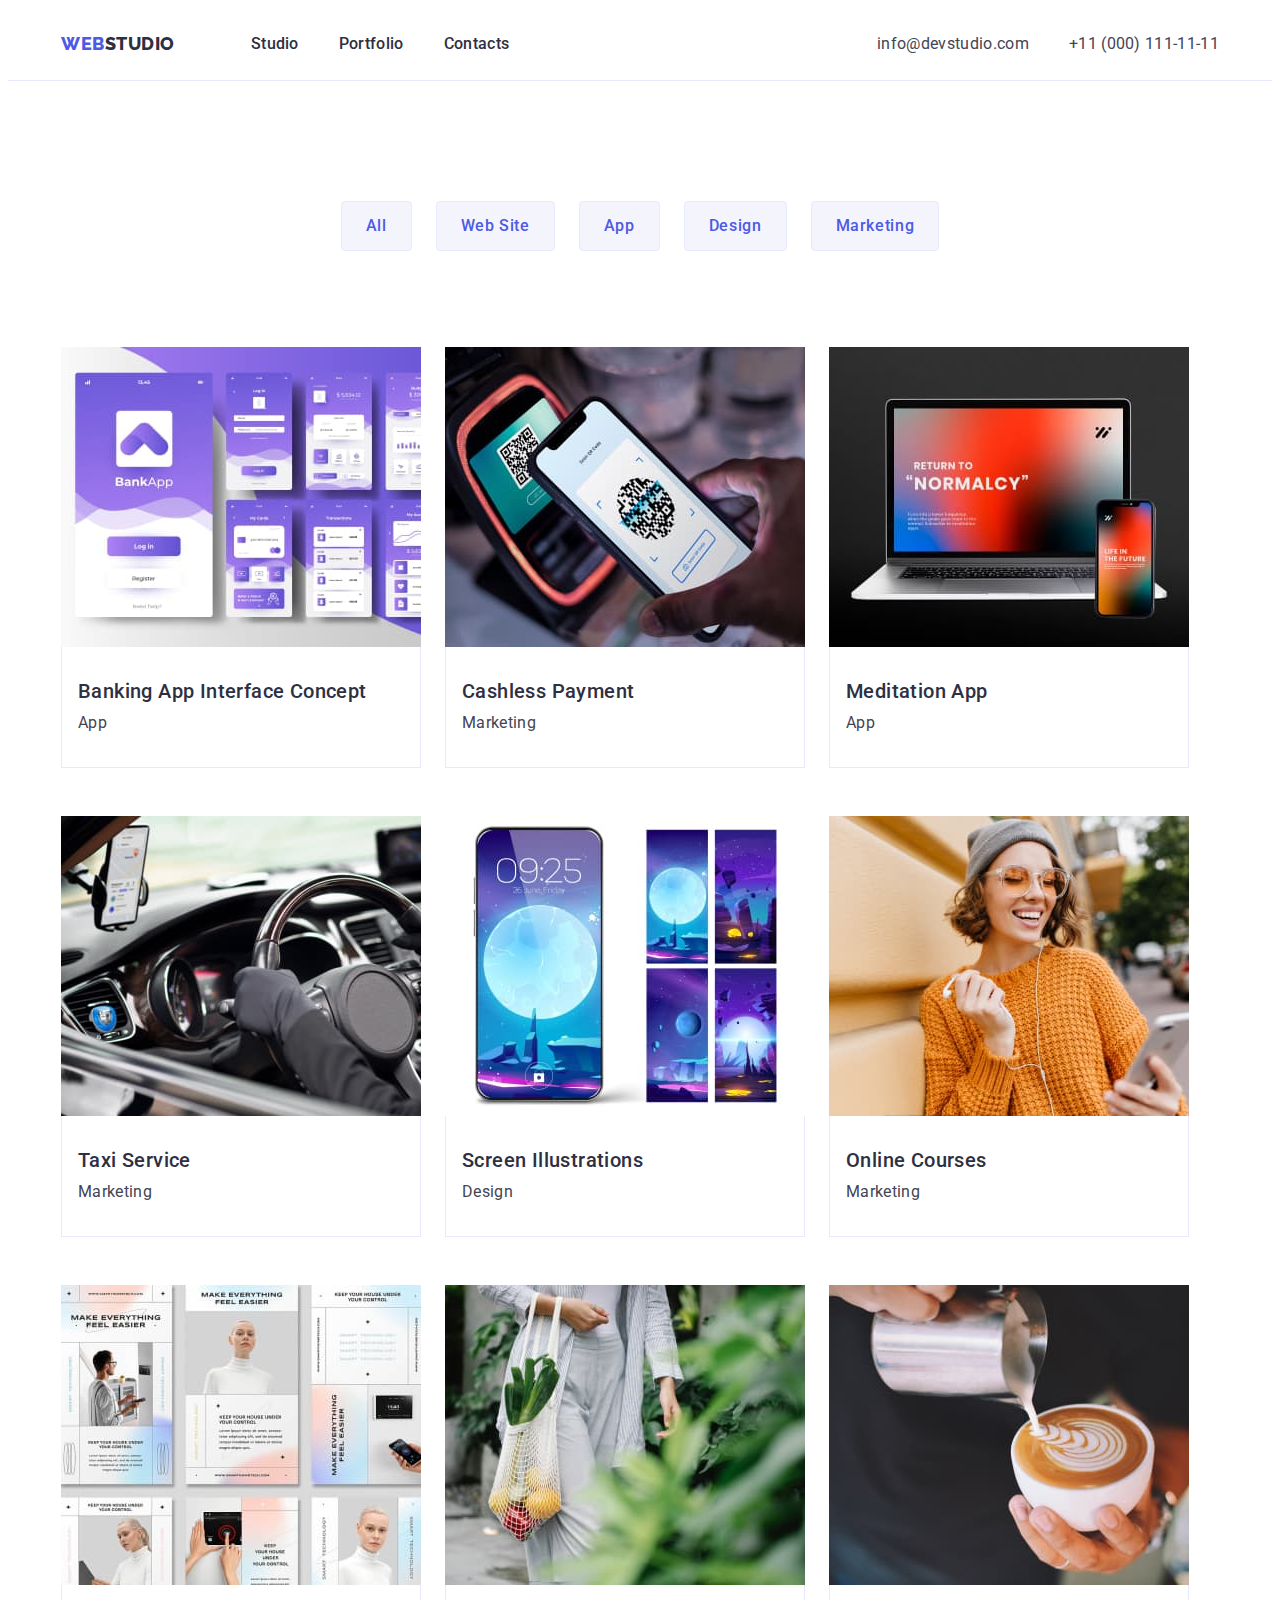
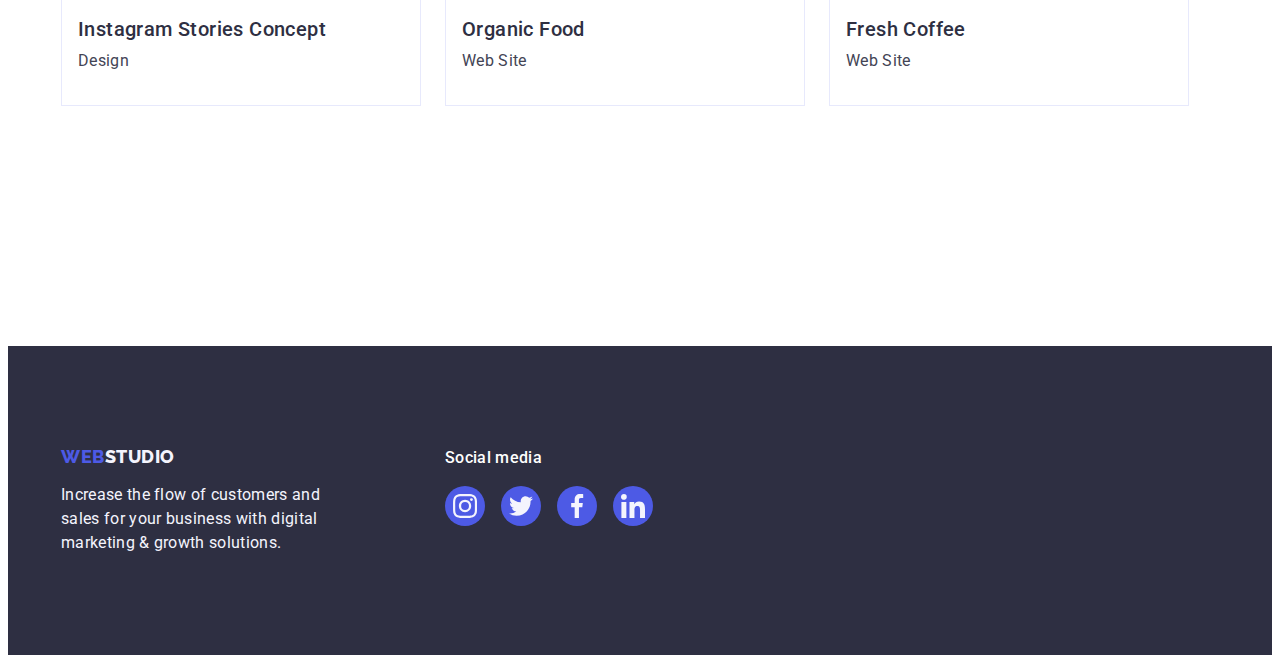
==== portfolio.html @ 3743ab6c "hw4" ====
<!DOCTYPE html>
<html lang="en">
  <head>
    <meta charset="UTF-8" />
    <meta http-equiv="X-UA-Compatible" content="IE=edge" />
    <meta name="viewport" content="width=device-width, initial-scale=1.0" />
    <title>Portfolio</title>
    <link rel="preconnect" href="https://fonts.googleapis.com" />
    <link rel="preconnect" href="https://fonts.gstatic.com" crossorigin />
    <link
      href="https://fonts.googleapis.com/css2?family=Raleway:wght@800&family=Roboto:wght@400;500;700&display=swap"
      rel="stylesheet"
    />
    <link
      rel="stylesheet"
      href="https://cdnjs.cloudflare.com/ajax/libs/modern-normalize/2.0.0/modern-normalize.min.css"
      integrity="sha512-4xo8blKMVCiXpTaLzQSLSw3KFOVPWhm/TRtuPVc4WG6kUgjH6J03IBuG7JZPkcWMxJ5huwaBpOpnwYElP/m6wg=="
      crossorigin="anonymous"
      referrerpolicy="no-referrer"
    />
    <link rel="stylesheet" href="./css/styles.css" />
  </head>
  <body>
    <header class="header">
      <div class="container header-container">
        <nav class="header-logo">
          <a href="./index.html" class="header-logo-link link"
            >Web<span class="header-logo-span link">Studio</span></a
          >
          <ul class="header-list list">
            <li class="header-item">
              <a class="header-link link" href="./index.html">Studio</a>
            </li>
            <li class="header-item">
              <a class="header-link link" href="./portfolio.html">Portfolio</a>
            </li>
            <li class="header-item">
              <a class="header-link link" href="">Contacts</a>
            </li>
          </ul>
        </nav>
        <address class="header-address">
          <ul class="header-address-list list">
            <li class="item-address-link">
              <a class="link-address link" href="mailto:info@devstudio.com"
                >info@devstudio.com</a
              >
            </li>
            <li class="item-address-link">
              <a class="link-address link" href="tel:+110001111111"
                >+11 (000) 111-11-11</a
              >
            </li>
          </ul>
        </address>
      </div>
    </header>
    <!--PORTFOLIO BTN-->
    <main>
      <section class="portfolio-btn">
        <div class="container">
          <h1 class="visually-hidden">Filter</h1>
          <ul class="filter-btn list">
            <li class="filter-item">
              <button type="button" class="btn-filter">All</button>
            </li>
            <li class="filter-item">
              <button type="button" class="btn-filter">Web Site</button>
            </li>
            <li class="filter-item">
              <button type="button" class="btn-filter">App</button>
            </li>
            <li class="filter-item">
              <button type="button" class="btn-filter">Design</button>
            </li>
            <li class="filter-item">
              <button type="button" class="btn-filter">Marketing</button>
            </li>
          </ul>
          <!--PORTFOLIO PICTURE-->
          <ul class="services-list list">
            <li class="services-item">
              <a href="" class="link">
                <img
                  src="./images/banking.jpg"
                  alt="banking"
                  width="360"
                  height="300"
                />
                <div class="portfolio-picture-container">
                  <h2 class="headline-services">
                    Banking App Interface Concept
                  </h2>
                  <p class="paragraph-services">App</p>
                </div>
              </a>
            </li>
            <li class="services-item">
              <a href="" class="link">
                <img
                  src="./images/payment.jpg"
                  alt="payment"
                  width="360"
                  height="300"
                />
                <div class="portfolio-picture-container">
                  <h2 class="headline-services">Cashless Payment</h2>
                  <p class="paragraph-services">Marketing</p>
                </div></a
              >
            </li>
            <li class="services-item">
              <a href="" class="link">
                <img
                  src="./images/meditation.jpg"
                  alt="meditation"
                  width="360"
                  height="300"
                />
                <div class="portfolio-picture-container">
                  <h2 class="headline-services">Meditation App</h2>
                  <p class="paragraph-services">App</p>
                </div></a
              >
            </li>
            <li class="services-item">
              <a href="" class="link">
                <img
                  src="./images/taxi.jpg"
                  alt="taxi"
                  width="360"
                  height="300"
                />
                <div class="portfolio-picture-container">
                  <h2 class="headline-services">Taxi Service</h2>
                  <p class="paragraph-services">Marketing</p>
                </div></a
              >
            </li>
            <li class="services-item">
              <a href="" class="link">
                <img
                  src="./images/illustrations.jpg"
                  alt="illustrations"
                  width="360"
                  height="300"
                />
                <div class="portfolio-picture-container">
                  <h2 class="headline-services">Screen Illustrations</h2>
                  <p class="paragraph-services">Design</p>
                </div></a
              >
            </li>
            <li class="services-item">
              <a href="" class="link">
                <img
                  src="./images/courses.jpg"
                  alt="courses"
                  width="360"
                  height="300"
                />
                <div class="portfolio-picture-container">
                  <h2 class="headline-services">Online Courses</h2>
                  <p class="paragraph-services">Marketing</p>
                </div></a
              >
            </li>
            <li class="services-item">
              <a href="" class="link">
                <img
                  src="./images/instagram.jpg"
                  alt="instagram"
                  width="360"
                  height="300"
                />
                <div class="portfolio-picture-container">
                  <h2 class="headline-services">Instagram Stories Concept</h2>
                  <p class="paragraph-services">Design</p>
                </div></a
              >
            </li>
            <li class="services-item">
              <a href="" class="link">
                <img
                  src="./images/food.jpg"
                  alt="food"
                  width="360"
                  height="300"
                />
                <div class="portfolio-picture-container">
                  <h2 class="headline-services">Organic Food</h2>
                  <p class="paragraph-services">Web Site</p>
                </div></a
              >
            </li>
            <li class="services-item">
              <a href="" class="link">
                <img
                  src="./images/coffe.jpg"
                  alt="coffe"
                  width="360"
                  height="300"
                />
                <div class="portfolio-picture-container">
                  <h2 class="headline-services">Fresh Coffee</h2>
                  <p class="paragraph-services">Web Site</p>
                </div></a
              >
            </li>
          </ul>
        </div>
      </section>
    </main>

    <!--FOOTER-->
    <footer class="footer">
      <div class="container footer-container">
        <div class="footer-div-studio">
          <a href="./index.html" class="footer-logo-link link"
            >Web<span class="footer-logo-span link">Studio</span></a
          >
          <p class="footer-paragraph">
            Increase the flow of customers and sales for your business with
            digital marketing & growth solutions.
          </p>
        </div>
        <div>
          <p class="soc-media">Social media</p>
          <ul class="media-soc-list list">
            <li class="media-soc-item">
              <a
                href=""
                class="media-soc-link link"
                target="_blank"
                rel="noopener norefferer"
              >
                <svg class="svg-team-icons" width="24" height="24">
                  <use href="./images/icons.svg#icon-instagram-2"></use>
                </svg>
              </a>
            </li>
            <li class="media-soc-item">
              <a
                href=""
                class="media-soc-link link"
                target="_blank"
                rel="noopener norefferer"
              >
                <svg class="svg-team-icons" width="24" height="24">
                  <use href="./images/icons.svg#icon-twitter-1"></use>
                </svg>
              </a>
            </li>
            <li class="media-soc-item">
              <a
                href=""
                class="media-soc-link link"
                target="_blank"
                rel="noopener norefferer"
              >
                <svg class="svg-team-icons" width="24" height="24">
                  <use href="./images/icons.svg#icon-facebook-1"></use>
                </svg>
              </a>
            </li>
            <li class="media-soc-item">
              <a
                href=""
                class="media-soc-link link"
                target="_blank"
                rel="noopener norefferer"
              >
                <svg class="svg-team-icons" width="24" height="24">
                  <use href="./images/icons.svg#icon-linkedin-1"></use>
                </svg>
              </a>
            </li>
          </ul>
        </div>
      </div>
    </footer>
  </body>
</html>
---- css/styles.css ----
:root {
        --title-color:#2E2F42;
        --text-color: #434455;
        --background-btn-color: #404BBF;
        --hf-logo-color: #4D5AE5;
        --footer-text-color : #F4F4FD;
}

body {
font-family: "Roboto",sans-serif;
background-color: #FFFFFF;
color: var(--text-color);
}

h1,
h2,
h3, 
h4, 
h5, 
h6, 
p {
        margin: 0;
}
ul {
        margin: 0;
        padding: 0;
}

.container {
        width: 1158px;
        padding-left: 15px;
        padding-right: 15px;
        margin: 0 auto;
}
img {
        display: block;
}

/**------------HEADER-----------*/
.header {
        border-bottom: 1px solid #E7E9FC;
}

.header-container {
        display: flex;
        align-items: center;
}
.header-logo {
        display: flex;
        align-items: center;
}
.header-list {
        display: flex;
        align-items: center;
        gap: 40px;
}
.header-address-list {
        display: flex;
        align-items: center;
        gap: 40px;
}
.header-item {
        padding: 24px 0;
}

.header-logo-link {
        font-family: 'Raleway', sans-serif;
        font-weight: 800;
        font-size: 18px;
        line-height: 1.17;
        letter-spacing: 0.03em;
        text-transform: uppercase;
        color: var(--hf-logo-color);
}
.header-logo-link {
        margin-right: 76px;
}
.header-logo-span{
        color: var(--title-color);
}
.header-link {
        padding: 24px 0;
}
.header-link {
        font-weight: 500;
        font-size: 16px;
        line-height: 1.5;
        letter-spacing: 0.02em;
        color: var(--title-color);
}

.header-link:hover,
.header-link:focus {
        color: #404bbf;
}

.header-address {
        font-style: normal;
        margin-left: auto;
}
.link-address {
        font-style: normal;
        font-weight: 400;
        font-size: 16px;
        line-height: 1.5;
        letter-spacing: 0.02em;
        color: var(--text-color);
}
.link-address:hover,
.link-address:focus {
        color: #404bbf;
}
.item-address-link {
        margin-top: 24px;
        margin-bottom: 24px;
}

/** ---------STUDIO BTN--------- */
.hero-container {
        display: flex;
        align-items: center;
        justify-content: center;
        flex-direction: column;
}
.hero {
        background-color: var(--title-color);
        padding-top: 188px;
        padding-bottom: 188px;
        background-image:
        linear-gradient(rgba(46, 47, 66, 0.7),
        rgba(46, 47, 66, 0.7)),
        url(../images/people-office\ 1.jpg);
        background-repeat: no-repeat;
        background-position: center;
}
.hero-title {
        font-size: 56px;
        line-height: 1.07;
        text-align: center;
        letter-spacing: 0.02em;
        color: #ffffff;
        margin-bottom: 48px;
        max-width: 496px;
}
.btn-order-service {
        background-color: #4D5AE5;
        font-family: inherit;
        font-weight: 500;
        color: #FFFFFF;
        cursor: pointer;
        display: block;
        min-width: 169px;
        height: 56px;
        box-shadow: 0px 4px 4px rgba(0, 0, 0, 0.15);
        border-radius: 4px;
        border: none;
}

.btn-order-service:hover,
.btn-order-service:focus {
        background-color: #404BBF;

}

/** --------PORTFOLIO BTN--------- */
.portfolio-btn {
        padding-top: 96px;
        padding-bottom: 120px;
}

.btn-filter {
        border: none;
        border: 1px solid #E7E9FC;
        border-radius: 4px;
        padding: 12px 24px;
}
.filter-btn {
        display: flex;
        flex-direction: row;
        justify-content: center;
        gap: 24px;
        margin-bottom: 72px;
}
.filter-item {
        padding: 24px 0;
}
.btn-filter {
        font-family: inherit;
        font-weight: 500;
        font-size: 16px;
        line-height: 1.5;
        letter-spacing: 0.04em;
        color: var(--hf-logo-color);
        background-color: var(--footer-text-color);
        cursor: pointer;
}
.btn-filter:hover,
.btn-filter:focus {
        color: #FFFFFF;
        background-color: #404BBF;
        box-shadow: 0px 3px 1px rgba(0, 0, 0, 0.1), 0px 2px 1px rgba(0, 0, 0, 0.08), 0px 2px 2px rgba(0, 0, 0, 0.12);
        border: 1px solid transparent;
}

/** --------DEFAULT-------- */
.visually-hidden {
        position: absolute;
        width: 1px;
        height: 1px;
        margin: -1px;
        border: 0;
        padding: 0;
        white-space: nowrap;
        clip-path: inset(100%);
        clip: rect(0 0 0 0);
        overflow: hidden;
}

.list {
        list-style: none;
}
.link {
        text-decoration: none;
}

/** ---------PORTFOLIO MAIN------- */
.services-list {
        padding-bottom: 120px;
        display: flex;
        flex-wrap: wrap;
        column-gap: 24px;
        row-gap: 48px;
}
.services-item:hover {
        box-shadow: 0px 1px 6px rgba(46, 47, 66, 0.08), 0px 1px 1px rgba(46, 47, 66, 0.16), 0px 2px 1px rgba(46, 47, 66, 0.08);
}
.services-item {
        width: calc((100% - 48) / 3);
}
.portfolio-picture-container {
        padding: 32px 16px;
        border: 1px solid #E7E9FC;
        border-top: none;
}
.headline-services {
        margin-bottom: 8px;
}
.headline-services {
        font-weight: 500;
        font-size: 20px;
        line-height: 1.2;
        letter-spacing: 0.02em;
        color: var(--title-color);
}
.paragraph-services {
        font-size: 16px;
        line-height: 1.5;
        letter-spacing: 0.02em;
        color: var(--text-color);
}

/** -------STUDIO MAIN------- */
.main {
        padding-top: 120px;
        padding-bottom: 120px;
}
.main-studio {
        display: flex;
}
.svg-soft-list {
        display: flex;
        gap: 24px;
}
.container-pictures-icon {
        display: flex;
        align-items: center;
        justify-content: center;
        width: 264px;
        height: 112px;
        background: #F4F4FD;
        border-radius: 4px;
        margin-bottom: 8px;
}
.main-studio-list {
        display: flex;
        gap: 24px;
}
.main-studio-item {
        width: calc((100% - 72px) / 4);
}
.main-studio-headline {
        color: var(--title-color);
        margin-bottom: 8px;
}

.main-studio-paragraph {
        color: var(--text-color);
        line-height: 1.5;
}

/** ------STUDIO PICTURE------ */
.studio-picture {
        padding-bottom: 120px;
}
.studio-picture-item {
        width: calc((100% - 72) / 4);
}
.studio-picture-title {
        margin-bottom: 72px;
}
.studio-picture-title {
        font-size: 36px;
        line-height: 1.11;
        text-align: center;
        letter-spacing: 0.02em;
        color: var(--title-color);
}
.studio-picture-list {
        display: flex;
        gap: 24px;
}

/** ------STUDIO TEAM------ */

.studio-team {
        background-color: #F4F4FD;
}
.studio-team {
        padding-top: 120px;
        padding-bottom: 120px;
}
.studio-team-title {
        margin-bottom: 72px;
}
.container-studio-team {
        padding: 32px 16px;
}
.studio-team-title {
        font-size: 36px;
        line-height: 1.11;
        text-align: center;
        letter-spacing: 0.02em;
        text-transform: capitalize;
        color: var(--title-color);
}
.studio-team-list {
        display: flex;
        gap: 24px;
}
.studio-team-item {
        box-shadow: 0px 1px 6px rgba(46, 47, 66, 0.08), 0px 1px 1px rgba(46, 47, 66, 0.16), 0px 2px 1px rgba(46, 47, 66, 0.08);
        border-radius: 0px 0px 4px 4px;
}

.studio-team-headline {
        text-align: center;
        margin-bottom: 8px;
}
.studio-team-headline {
        font-weight: 500;
        font-size: 20px;
        line-height: 1.2;
        letter-spacing: 0.02em;
        color: var(--title-color);
}
.studio-team-paragraph {
        text-align: center;
}
.studio-team-paragraph {
        font-size: 16px;
        line-height: 1.5;
        letter-spacing: 0.02em;
        color: var(--text-color);
        margin-bottom: 8px;
}
.team-soc-list {
        display: flex;
        justify-content: center;
        gap: 24px;
}
.team-soc-item {
        width: 40px;
        height: 40px;
}
.team-soc-link {
        width: 100%;
        height: 100%;
        background-color: var(--hf-logo-color);
        border-radius: 50%;
        display: flex;
        align-items: center;
        justify-content: center;

}
.team-soc-link:hover {
        background: #404BBF;
}

/** ----------CUSTOMERS------------ */
.customers {
        padding-top: 120px;
        padding-bottom: 120px;
}

.customers-title {
        font-family: 'Roboto', sans-serif;
        font-style: normal;
        font-weight: 700;
        font-size: 36px;
        line-height: 1.11;
        text-align: center;
        letter-spacing: 0.02em;
        text-transform: capitalize;
        color: #2E2F42;
        margin-bottom: 72px;
}
.customers-svg-list {
        display: flex;
        align-items: center;
        gap: 24px;
}

.customers-svg-item {
        width: calc((100% - 150px) / 6);
        height: 88px;
}
.customers-svg-link {
        width: 100%;
        height: 100%;
        border: 1px solid #8E8F99;
        border-radius: 4px;
        display: flex;
        align-items: center;
        justify-content: center;
        color: #8E8F99;
}
.customers-svg-link:hover {
        border-color: #404BBF;
        color: #404BBF;
}
.customers-icon {
        width: 104px;
        height: 56px;
        fill: currentColor;
}


/** ----------FOOTER------------ */

.footer {
        background-color: var(--title-color);
        padding-top: 100px;
        padding-bottom: 100px;
}
.footer-logo-link {
        font-family: 'Raleway', sans-serif;
        font-weight: 800;
        font-size: 18px;
        line-height: 1.17;
        letter-spacing: 0.03em;
        text-transform: uppercase;
        color: var(--hf-logo-color);
}
.footer-logo-span {
        color: #f4f4fd;
}
.footer-paragraph {
        line-height: 1.5;
        letter-spacing: 0.02em;
        color: var(--footer-text-color);
        max-width: 264px;
}
.footer-logo-link {
        display: inline-block;
        margin-bottom: 16px;
}

.soc-media {
        font-weight: 500;
        font-size: 16px;
        line-height: 1.5;
        letter-spacing: 0.02em;
        color: #FFFFFF;
        margin-bottom: 16px;
}


.media-soc-list {
        display: flex;
        justify-content: center;
        padding: 0px;
        gap: 16px;
}

.media-soc-item {
        width: 40px;
        height: 40px;
}

.media-soc-link {
        width: 100%;
        height: 100%;
        background-color: var(--hf-logo-color);
        border-radius: 50%;
        display: flex;
        align-items: center;
        justify-content: center;
}
.media-soc-link:hover {
        background: #31D0AA;
}
.footer-container {
        display: flex;
        align-items: baseline;
}

.footer-div-studio {
        margin-right: 120px;
}
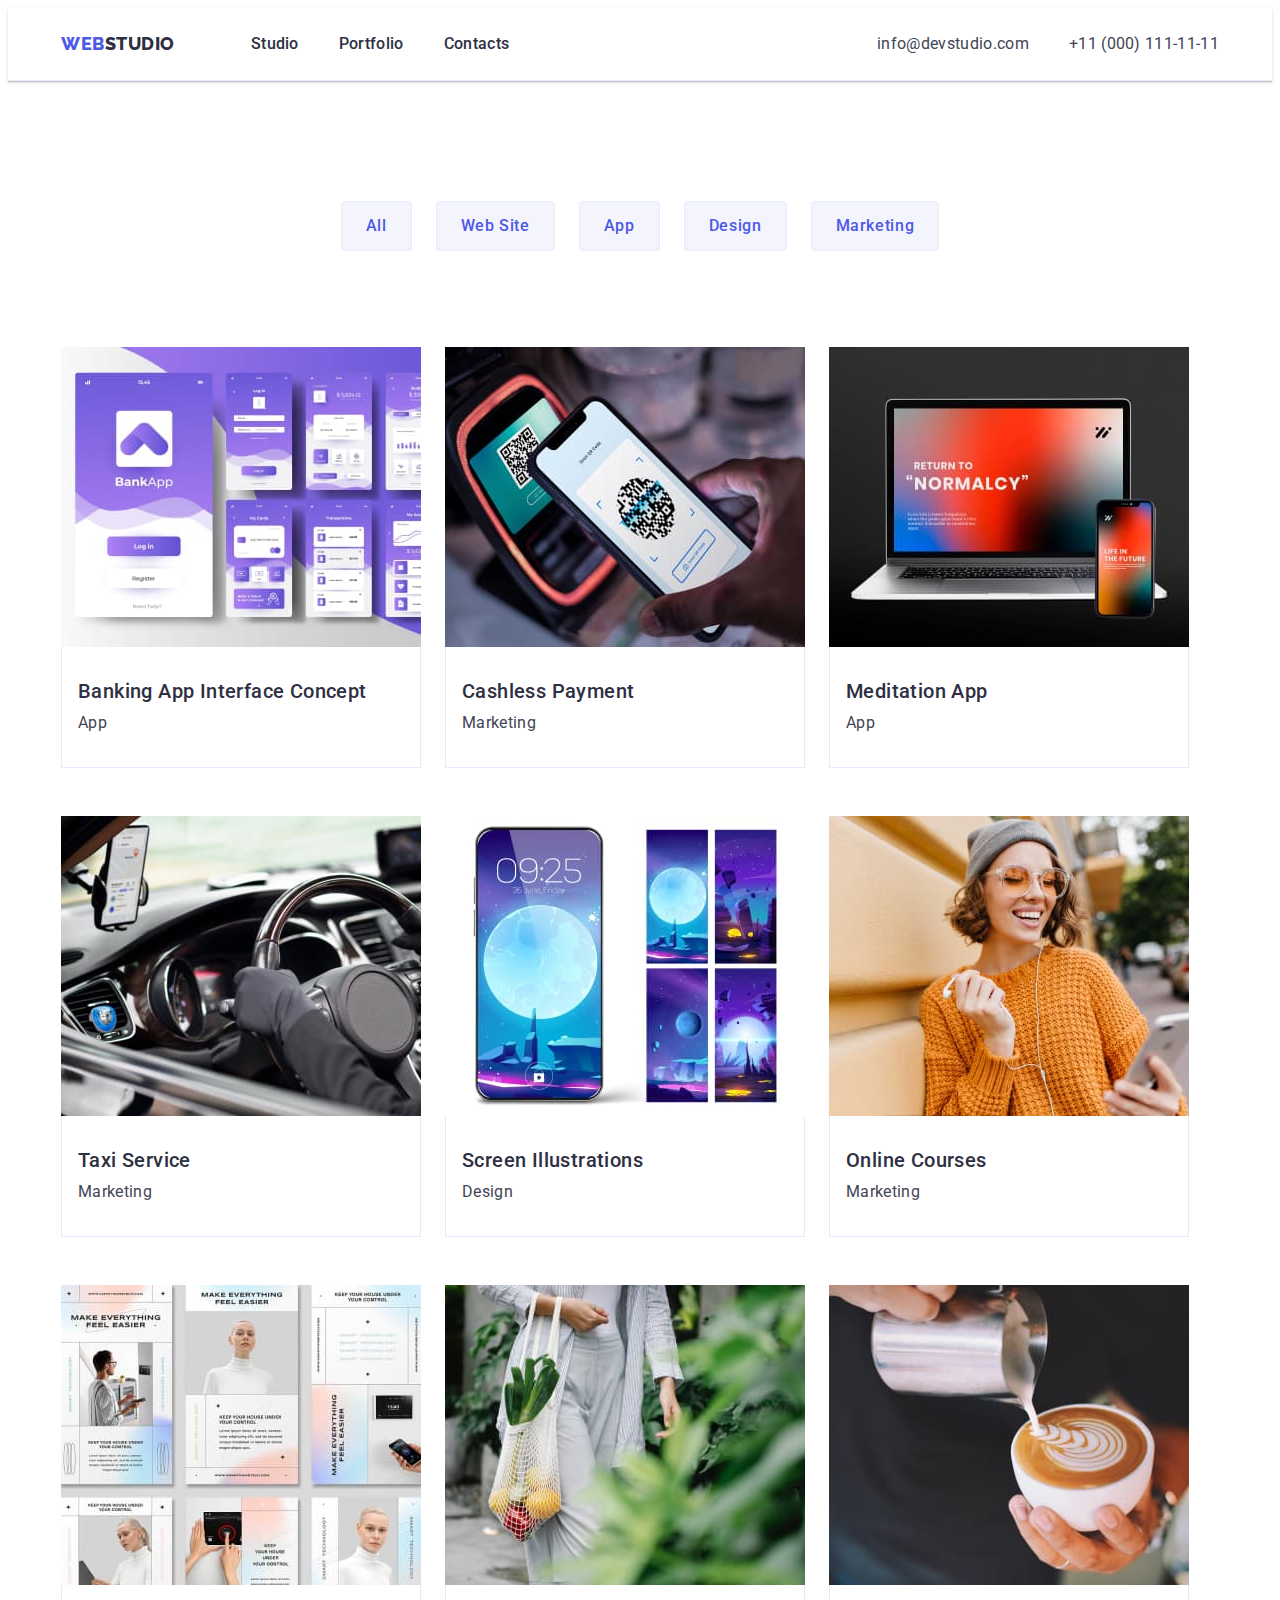
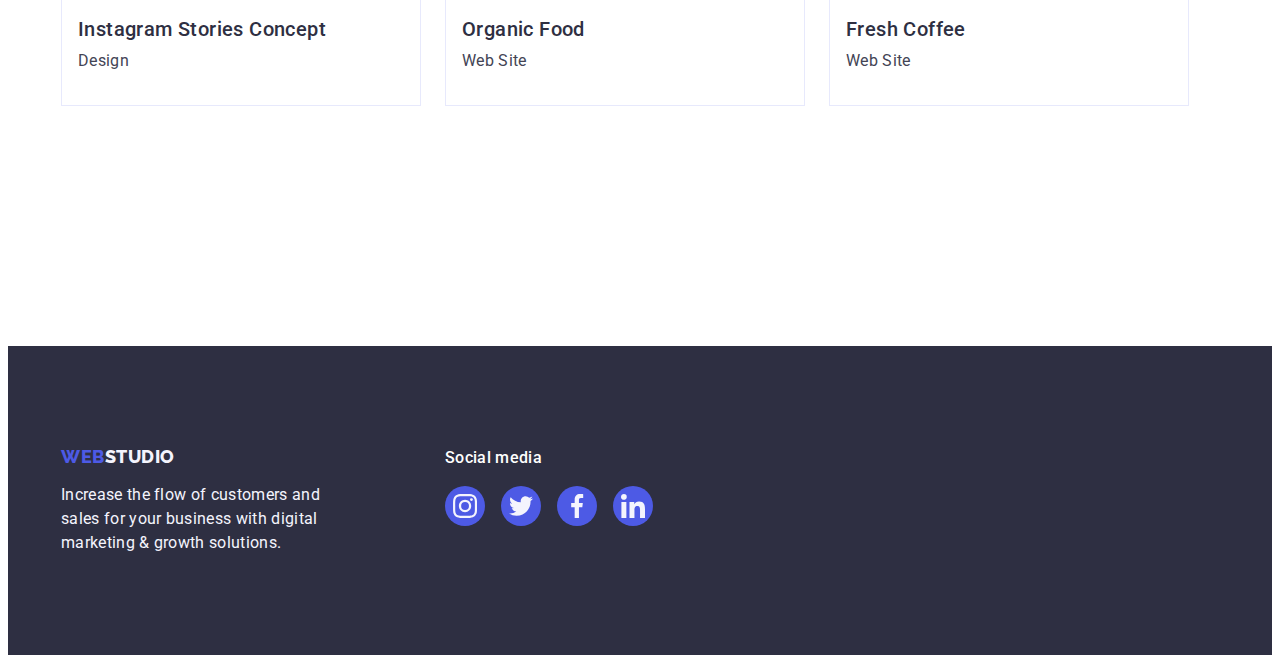
==== commit b04e7938: "dsggh" ====
--- a/portfolio.html
+++ b/portfolio.html
@@ -80,7 +80,7 @@
           <!--PORTFOLIO PICTURE-->
           <ul class="services-list list">
             <li class="services-item">
-              <a href="" class="link">
+              <a href="" class="services-link link">
                 <img
                   src="./images/banking.jpg"
                   alt="banking"
@@ -96,7 +96,7 @@
               </a>
             </li>
             <li class="services-item">
-              <a href="" class="link">
+              <a href="" class="services-link link">
                 <img
                   src="./images/payment.jpg"
                   alt="payment"
@@ -110,7 +110,7 @@
               >
             </li>
             <li class="services-item">
-              <a href="" class="link">
+              <a href="" class="services-link link">
                 <img
                   src="./images/meditation.jpg"
                   alt="meditation"
@@ -124,7 +124,7 @@
               >
             </li>
             <li class="services-item">
-              <a href="" class="link">
+              <a href="" class="services-link link">
                 <img
                   src="./images/taxi.jpg"
                   alt="taxi"
@@ -138,7 +138,7 @@
               >
             </li>
             <li class="services-item">
-              <a href="" class="link">
+              <a href="" class="services-link link">
                 <img
                   src="./images/illustrations.jpg"
                   alt="illustrations"
@@ -152,7 +152,7 @@
               >
             </li>
             <li class="services-item">
-              <a href="" class="link">
+              <a href="" class="services-link link">
                 <img
                   src="./images/courses.jpg"
                   alt="courses"
@@ -166,7 +166,7 @@
               >
             </li>
             <li class="services-item">
-              <a href="" class="link">
+              <a href="" class="services-link link">
                 <img
                   src="./images/instagram.jpg"
                   alt="instagram"
@@ -180,7 +180,7 @@
               >
             </li>
             <li class="services-item">
-              <a href="" class="link">
+              <a href="" class="services-link link">
                 <img
                   src="./images/food.jpg"
                   alt="food"
@@ -194,7 +194,7 @@
               >
             </li>
             <li class="services-item">
-              <a href="" class="link">
+              <a href="" class="services-link link">
                 <img
                   src="./images/coffe.jpg"
                   alt="coffe"
--- a/css/styles.css
+++ b/css/styles.css
@@ -39,6 +39,10 @@
 /**------------HEADER-----------*/
 .header {
         border-bottom: 1px solid #E7E9FC;
+        box-shadow: 0px 2px 1px rgba(46, 47, 66, 0.08),
+        0px 1px 1px rgba(46, 47, 66, 0.16),
+        0px 1px 6px rgba(46, 47, 66, 0.08);
+                
 }
 
 .header-container {
@@ -123,15 +127,17 @@
         flex-direction: column;
 }
 .hero {
+        max-width: 1440px;
         background-color: var(--title-color);
-        padding-top: 188px;
-        padding-bottom: 188px;
         background-image:
         linear-gradient(rgba(46, 47, 66, 0.7),
         rgba(46, 47, 66, 0.7)),
         url(../images/people-office\ 1.jpg);
         background-repeat: no-repeat;
         background-position: center;
+        background-size: cover;
+        padding-top: 188px;
+        padding-bottom: 188px;
 }
 .hero-title {
         font-size: 56px;
@@ -231,11 +237,19 @@
         column-gap: 24px;
         row-gap: 48px;
 }
-.services-item:hover {
+.services-item:hover,
+.services-item:focus {
         box-shadow: 0px 1px 6px rgba(46, 47, 66, 0.08), 0px 1px 1px rgba(46, 47, 66, 0.16), 0px 2px 1px rgba(46, 47, 66, 0.08);
 }
 .services-item {
         width: calc((100% - 48) / 3);
+}
+.srvices-link {
+        display: block;
+}
+.srvices-link:hover,
+.srvices-link:focus {
+        box-shadow: 0px 1px 6px rgba(46, 47, 66, 0.08), 0px 1px 1px rgba(46, 47, 66, 0.16), 0px 2px 1px rgba(46, 47, 66, 0.08);
 }
 .portfolio-picture-container {
         padding: 32px 16px;
@@ -264,9 +278,7 @@
         padding-top: 120px;
         padding-bottom: 120px;
 }
-.main-studio {
-        display: flex;
-}
+
 .svg-soft-list {
         display: flex;
         gap: 24px;
@@ -277,7 +289,7 @@
         justify-content: center;
         width: 264px;
         height: 112px;
-        background: #F4F4FD;
+        background-color: #f4f4fd;
         border-radius: 4px;
         margin-bottom: 8px;
 }
@@ -392,8 +404,12 @@
         justify-content: center;
 
 }
-.team-soc-link:hover {
+.team-soc-link:hover,
+.team-soc-link:focus {
         background: #404BBF;
+}
+.svg-team-icons {
+        fill: #F4F4FD;
 }
 
 /** ----------CUSTOMERS------------ */
@@ -421,7 +437,7 @@
 }
 
 .customers-svg-item {
-        width: calc((100% - 150px) / 6);
+        width: calc((100% - 120px) / 6);
         height: 88px;
 }
 .customers-svg-link {
@@ -434,7 +450,8 @@
         justify-content: center;
         color: #8E8F99;
 }
-.customers-svg-link:hover {
+.customers-svg-link:hover,
+.customers-svg-link:focus {
         border-color: #404BBF;
         color: #404BBF;
 }
@@ -506,7 +523,8 @@
         align-items: center;
         justify-content: center;
 }
-.media-soc-link:hover {
+.media-soc-link:hover,
+.media-soc-link:focus {
         background: #31D0AA;
 }
 .footer-container {
@@ -517,5 +535,8 @@
 .footer-div-studio {
         margin-right: 120px;
 }
-
-
+.svg-soc-icons {
+        fill: var(--footer-text-color);
+}
+
+
